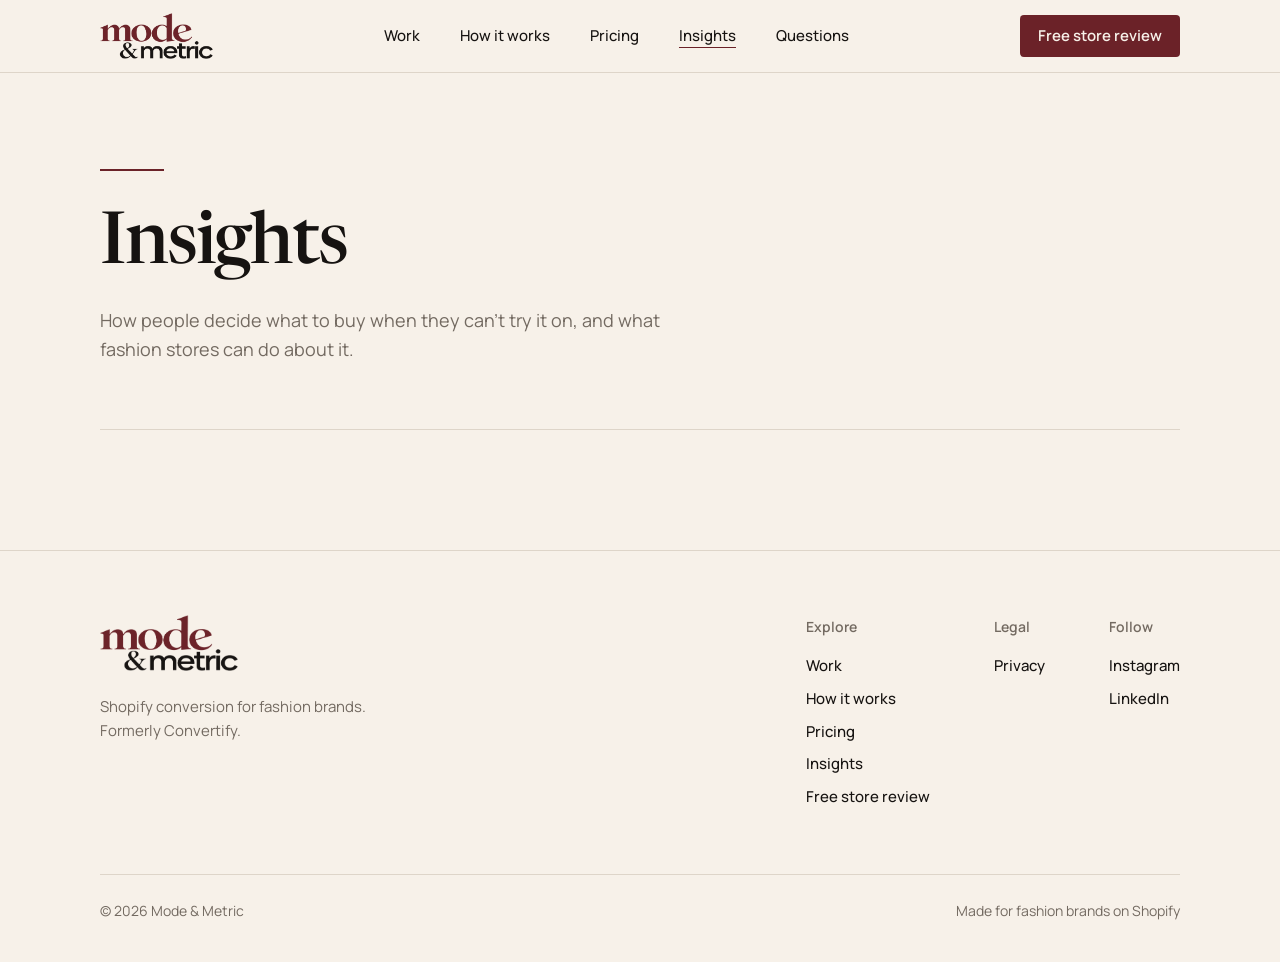
==== insights/index.html @ f855cd34 "Add Insights section scaffold (unlinked, pre-launch) Article template, empty landing page and author" ====
<!doctype html>
<html lang="en-AU">
<head>
<meta charset="utf-8">
<meta name="viewport" content="width=device-width, initial-scale=1">
<title>Insights | Mode &amp; Metric</title>
<meta name="description" content="How people decide what to buy when they can't try it on, and what fashion brands on Shopify can change on their stores to sell more of it.">
<!-- Pre-launch only: remove this noindex with the first article (see insights/README.md) -->
<meta name="robots" content="noindex">
<link rel="canonical" href="https://modeandmetric.com/insights/">
<meta property="og:type" content="website">
<meta property="og:site_name" content="Mode &amp; Metric">
<meta property="og:url" content="https://modeandmetric.com/insights/">
<meta property="og:title" content="Insights | Mode &amp; Metric">
<meta property="og:description" content="How people decide what to buy when they can't try it on, and what fashion stores can do about it.">
<meta property="og:image" content="https://modeandmetric.com/assets/brand/og-card.png">
<meta name="twitter:card" content="summary_large_image">
<link rel="icon" type="image/png" sizes="64x64" href="../assets/brand/favicon.png">
<link rel="apple-touch-icon" sizes="180x180" href="../assets/brand/apple-touch-icon.png">
<meta name="theme-color" content="#F7F1E9">
<link rel="preconnect" href="https://fonts.googleapis.com">
<link rel="preconnect" href="https://fonts.gstatic.com" crossorigin>
<link href="https://fonts.googleapis.com/css2?family=Manrope:wght@400;500;600&family=Newsreader:ital,opsz,wght@0,6..72,300..500;1,6..72,300..500&display=swap" rel="stylesheet">
<link rel="stylesheet" href="../assets/css/site.css">
<script src="../assets/js/site.js" defer></script>
<script type="application/ld+json">
{
  "@context": "https://schema.org",
  "@type": "CollectionPage",
  "name": "Insights",
  "description": "How people decide what to buy when they can't try it on, and what fashion brands on Shopify can change on their stores to sell more of it.",
  "url": "https://modeandmetric.com/insights/",
  "isPartOf": { "@type": "WebSite", "name": "Mode & Metric", "url": "https://modeandmetric.com/" }
}
</script>
</head>
<body>
<a class="skip" href="#main">Skip to content</a>

<header class="nav">
  <div class="wrap">
    <a class="wordmark" href="/" aria-label="Mode &amp; Metric, home"><img src="../assets/brand/wordmark.png" width="393" height="160" alt="Mode &amp; Metric"></a>
    <button class="nav-toggle" type="button" aria-expanded="false" aria-controls="nav-links" aria-label="Menu"><span></span><span></span></button>
    <nav class="nav-links" id="nav-links" aria-label="Main">
      <a href="/#results">Work</a>
      <a href="/#how-it-works">How it works</a>
      <a href="/#pricing">Pricing</a>
      <a href="/insights/" aria-current="page">Insights</a>
      <a href="/#questions">Questions</a>
    </nav>
    <a class="btn btn-primary btn-sm" href="/#review"><span>Free <span class="nav-cta-long">store </span>review</span></a>
  </div>
</header>

<main id="main" class="page insights-index">
  <div class="wrap">
    <div class="page-head">
      <h1 class="display">Insights</h1>
      <p class="lede">How people decide what to buy when they can't try it on, and what fashion stores can do about it.</p>
    </div>

    <!-- Newest first. One <li> per article; the title and description match the article's
         h1 and introduction. Row pattern:
    <li>
      <a class="insight-link" href="/insights/article-slug/">
        <time datetime="2026-10-26">26 October 2026</time>
        <div>
          <h2 class="insight-title">Article title</h2>
          <p class="insight-desc">The article's introductory description.</p>
        </div>
      </a>
    </li>
    -->
    <ul class="insight-list">
    </ul>
  </div>
</main>

<footer class="footer">
  <div class="wrap">
    <div class="footer-top">
      <div>
        <a class="wordmark" href="/"><img src="../assets/brand/wordmark.png" width="393" height="160" alt="Mode &amp; Metric"></a>
        <p class="footer-tag">Shopify conversion for fashion brands. Formerly Convertify.</p>
      </div>
      <div class="footer-cols">
        <div>
          <h2>Explore</h2>
          <ul>
            <li><a href="/#results">Work</a></li>
            <li><a href="/#how-it-works">How it works</a></li>
            <li><a href="/#pricing">Pricing</a></li>
            <li><a href="/insights/">Insights</a></li>
            <li><a href="/#review">Free store review</a></li>
          </ul>
        </div>
        <div>
          <h2>Legal</h2>
          <ul>
            <li><a href="/privacy.html">Privacy</a></li>
          </ul>
        </div>
        <div>
          <h2>Follow</h2>
          <ul>
            <li><a href="https://www.instagram.com/modeandmetric/">Instagram</a></li>
            <li><a href="https://www.linkedin.com/in/v-perera/">LinkedIn</a></li>
          </ul>
        </div>
      </div>
    </div>
    <div class="footer-bottom">
      <span>&copy; 2026 Mode &amp; Metric</span>
      <span>Made for fashion brands on Shopify</span>
    </div>
  </div>
</footer>
</body>
</html>
---- assets/css/site.css ----
/* Mode & Metric site styles.
   Tokens: Claude/Mode & Metric Design System/identity_sheet.html (v2, approved 19 Oct 2026).
   Layout measurements follow the Noréa template (1080px content, 120px section spacing).
   22 Oct refinement: editorial Selected work with a before/after slider, open pricing, divider
   FAQ, one-line enquiry, restructured case study, mobile menu, and a small motion system. */

:root {
  --ivory: #F7F1E9;
  --paper: #FCF9F4;
  --ink: #161311;
  --charcoal: #3A3430;
  --stone: #736A61;
  --line: #DED5C9;
  --tint: #F0E9E0;
  --line-dark: #3A3430;
  --on-ink: #F7F1E9;
  --on-ink-2: #C8BEB3;
  --on-ink-3: #9A8F84;
  --oxblood: #6B2228;
  --oxblood-deep: #521A1F;
  --oxblood-light: #C07A72;

  --font-display: "Newsreader", "Times New Roman", serif;
  --font-body: "Manrope", system-ui, sans-serif;

  --radius: 4px;
  --content: 1080px;
  --section-y: 120px;
  --section-y-sm: 96px; /* short sections (enquiry), so a heading and a form aren't swamped by padding */
  --stack: 72px;
  --gutter: clamp(20px, 4vw, 40px);
  --nav-h: 72px;
  --s-1: 8px; --s-2: 16px; --s-3: 24px; --s-4: 40px; --s-5: 64px;
  --ease: cubic-bezier(.2, .7, .2, 1);
}

*, *::before, *::after { box-sizing: border-box; }
html { scroll-behavior: smooth; scroll-padding-top: var(--nav-h); }
body {
  margin: 0;
  background: var(--ivory);
  color: var(--charcoal);
  font-family: var(--font-body);
  font-size: 17px;
  line-height: 1.65;
  -webkit-font-smoothing: antialiased;
}
img { display: block; max-width: 100%; height: auto; }
h1, h2, h3, p, ol, ul, figure, blockquote { margin: 0; }
ol, ul { padding: 0; list-style: none; }
a { color: inherit; }
h1, h2, h3 { text-wrap: balance; }
.wrap { max-width: calc(var(--content) + 2 * var(--gutter)); margin: 0 auto; padding: 0 var(--gutter); }
.skip { position: absolute; left: -9999px; }
.skip:focus { left: var(--s-2); top: var(--s-2); z-index: 20; background: var(--ink); color: var(--on-ink); padding: 8px 12px; border-radius: var(--radius); }
.sr-only { position: absolute; width: 1px; height: 1px; overflow: hidden; clip: rect(0 0 0 0); white-space: nowrap; }

/* ---------- Type ---------- */
.wordmark {
  font-family: var(--font-display);
  font-variation-settings: "opsz" 72;
  font-weight: 450;
  text-transform: uppercase;
  letter-spacing: 0.035em;
  line-height: 1;
  white-space: nowrap;
  text-decoration: none;
  color: var(--ink);
}
.wordmark .amp { color: var(--oxblood); font-weight: 400; }
/* Stacked lockup image (assets/brand/wordmark.png: "mode" in oxblood, "& metric" in ink) */
a.wordmark { display: inline-block; line-height: 0; }
.wordmark img { width: auto; height: var(--wm-h, 46px); }
.footer .wordmark img { --wm-h: 56px; }

.display, .h-section, .h-sub {
  font-family: var(--font-display);
  font-variation-settings: "opsz" 72;
  font-weight: 400;
  color: var(--ink);
  letter-spacing: -0.02em;
}
.display { font-size: clamp(44px, 6.4vw, 80px); line-height: 1; letter-spacing: -0.025em; }
.h-section { font-size: clamp(38px, 5vw, 60px); line-height: 1.04; }
.h-sub { font-size: clamp(26px, 2.6vw, 32px); line-height: 1.15; }
.h-second { display: inline-block; margin-top: 0.08em; font-size: 0.74em; } /* second line steps down so the heading doesn't compete with what follows */
.display em, .h-section em { color: var(--oxblood); font-weight: 300; }
.num { color: var(--oxblood); }
.lede { color: var(--stone); font-size: 18px; max-width: 44ch; margin-top: var(--s-3); }

.on-ink { background: var(--ink); color: var(--on-ink-2); }
.on-ink .h-section, .on-ink .h-sub, .on-ink .display { color: var(--on-ink); }
.on-ink .h-section em, .on-ink .num { color: var(--oxblood-light); }
.on-ink .lede { color: var(--on-ink-2); }
.on-ink .wordmark { color: var(--on-ink); }
.on-ink .wordmark .amp { color: var(--oxblood-light); }

/* ---------- Buttons + links ---------- */
.btn {
  display: inline-flex; align-items: center; justify-content: space-between; gap: var(--s-4);
  font-family: var(--font-body); font-weight: 600; font-size: 16px; line-height: 1.2;
  padding: 17px 24px; border: 0; border-radius: var(--radius); cursor: pointer; text-decoration: none;
  transition: background-color .2s ease, color .2s ease, transform .2s ease;
}
.btn > span[aria-hidden] { transition: transform .2s ease; }
.btn:hover { transform: translateY(-1px); }
.btn:hover > span[aria-hidden] { transform: translateX(3px); }
.btn:active { transform: translateY(0); }
.btn:disabled { opacity: .6; cursor: progress; transform: none; }
.btn-primary { background: var(--oxblood); color: var(--ivory); }
.btn-primary:hover { background: var(--oxblood-deep); }
.btn-light { background: var(--ivory); color: var(--ink); }
.btn-light:hover { background: var(--paper); }
.btn-outline { background: transparent; color: var(--ink); box-shadow: inset 0 0 0 1px var(--ink); }
.btn-outline:hover { background: var(--ink); color: var(--ivory); }
.btn-sm { padding: 12px 18px; font-size: 15px; gap: var(--s-2); }
.link {
  color: var(--ink); font-weight: 600; font-size: 16px;
  text-decoration: underline; text-decoration-color: var(--oxblood);
  text-underline-offset: 6px; text-decoration-thickness: 1px;
  transition: text-decoration-thickness .2s ease, text-underline-offset .2s ease;
}
.link:hover { text-decoration-thickness: 2px; text-underline-offset: 5px; }
.on-ink .link { color: var(--on-ink); text-decoration-color: var(--oxblood-light); }
:is(.btn, .link, .wordmark, summary, input, select, textarea, button):focus-visible { outline: 2px solid var(--oxblood); outline-offset: 3px; }
.on-ink :is(.btn, .link, .wordmark, input, select, textarea, button):focus-visible { outline-color: var(--oxblood-light); }

/* ---------- Nav ----------
   Desktop: wordmark, four anchors, CTA. At <=900px the anchors move into a drop-down panel
   opened by the menu button (site.js adds .js to <html>; without JS the anchors stay hidden
   and the CTA still works, as before). */
.nav {
  position: sticky; top: 0; z-index: 10;
  background: var(--ivory); border-bottom: 1px solid var(--line);
}
.nav .wrap { display: flex; align-items: center; justify-content: space-between; gap: var(--s-3); height: var(--nav-h); }
.nav .wordmark { font-size: 20px; }
.nav-links { display: flex; gap: var(--s-4); font-size: 15px; font-weight: 500; }
.nav-links a { color: var(--ink); text-decoration: none; text-underline-offset: 6px; }
.nav-links a:hover { text-decoration: underline; text-decoration-color: var(--oxblood); }
.nav-toggle {
  display: none; position: relative; width: 44px; height: 44px; flex-shrink: 0;
  padding: 0; border: 0; border-radius: var(--radius); background: transparent; color: var(--ink); cursor: pointer;
}
.nav-toggle span { position: absolute; left: 11px; width: 22px; height: 1.5px; background: currentColor; transition: transform .25s var(--ease), top .25s var(--ease); }
.nav-toggle span:first-child { top: 18px; }
.nav-toggle span:last-child { top: 25px; }
.nav.is-open .nav-toggle span:first-child { top: 21.5px; transform: rotate(45deg); }
.nav.is-open .nav-toggle span:last-child { top: 21.5px; transform: rotate(-45deg); }

/* ---------- Sections ---------- */
.section { padding: var(--section-y) 0; }
.section + .section:not(.on-ink) { border-top: 1px solid var(--line); }
.on-ink + .section, .section-paper + .section, .section + .section-paper { border-top: 0; }
.section-paper { background: var(--paper); }
.section-head { margin-bottom: var(--stack); }

/* ---------- Hero: full-bleed editorial photo, copy over the plain wall on the left ----------
   Desktop: the photo fills the hero and the model sits on the right; the copy aligns with the
   site wrap. Portrait tablets and small landscape screens: copy first, then the photo edge to
   edge. Phones (<=600px) get their own composition, see the end of the Responsive section. */
.hero {
  position: relative; overflow: hidden; display: flex; align-items: center;
  height: clamp(560px, min(calc(100svh - var(--nav-h)), 56vw), 880px);
  background: var(--ivory);
}
.hero-img {
  position: absolute; inset: 0; width: 100%; height: 100%;
  object-fit: cover; object-position: 100% 30%;
}
/* Soft ivory wash behind the copy so the text stays readable over the window shadows */
.hero::before {
  content: ""; position: absolute; inset: 0; z-index: 1; pointer-events: none;
  background: linear-gradient(90deg,
    color-mix(in srgb, var(--ivory) 72%, transparent) 0%,
    color-mix(in srgb, var(--ivory) 40%, transparent) 34%,
    transparent 58%);
}
.hero-inner { position: relative; z-index: 2; width: 100%; }
/* Copy width keeps clear of the model: she starts at ~52% of the image width */
.hero-copy { max-width: min(520px, 40vw); }
.hero .display { font-size: clamp(42px, 4.2vw, 80px); line-height: 1.02; }
.hero-sub { margin-top: var(--s-3); max-width: 26em; color: var(--charcoal); font-size: 18px; }
.hero-actions { margin-top: var(--s-4); display: flex; align-items: center; gap: var(--s-4); flex-wrap: wrap; }
/* Client logos (ink on transparent, see assets/images/logos/). Heights are set per logo so the
   marks read at a similar visual weight. Below 640px four don't fit on one line, so they sit in
   a centred 2x2 grid and scale with the screen down to 320px. */
.hero-proof { display: flex; justify-content: center; align-items: center; flex-wrap: wrap; gap: 14px var(--s-5); padding: 28px var(--gutter); }
.hero-proof p { font-size: 15px; color: var(--stone); }
.proof-logos { display: flex; align-items: center; gap: min(56px, 6vw); }
.proof-logos img { width: auto; }
.logo-lulu { height: min(14px, 3vw); }
.logo-oh { height: min(28px, 5.8vw); }
.logo-villain { height: min(40px, 8.2vw); }
.logo-origen { height: min(42px, 8.6vw); }
@media (max-width: 640px) {
  .proof-logos { display: grid; grid-template-columns: repeat(2, auto); justify-content: center; justify-items: center; gap: 18px min(56px, 12vw); }
}
@media (max-width: 1100px) {
  .hero-actions { gap: var(--s-2) var(--s-3); }
  .hero-sub { font-size: 17px; }
}
@media (max-width: 900px), (max-width: 1199px) and (orientation: portrait) {
  .hero { flex-direction: column; align-items: stretch; height: auto; overflow: visible; }
  .hero-img { order: 2; }
  .hero::before { display: none; }
  .hero-inner { padding-top: var(--s-4); padding-bottom: var(--s-4); }
  .hero-copy { max-width: 560px; }
  .hero .display { font-size: clamp(40px, 9.6vw, 64px); }
  .hero-sub { font-size: 17px; color: var(--stone); }
  .hero-img { position: static; display: block; height: auto; aspect-ratio: 4 / 5; max-height: 720px; object-position: 73% 30%; }
}

/* ---------- Split (Noréa: heading left, content right) ---------- */
.split { display: grid; grid-template-columns: 0.85fr 1.15fr; gap: var(--s-5); align-items: start; }

/* ---------- Screenshot frame ----------
   Real store screenshots, cropped by aspect ratio (--ar) and vertical focus (--y) so only the
   part that changed is shown. The source files stay uncropped. */
.shot {
  position: relative; overflow: hidden; aspect-ratio: var(--ar, auto);
  border: 1px solid var(--line); border-radius: var(--radius); background: var(--paper);
}
.shot img { width: 100%; height: 100%; object-fit: cover; object-position: 50% var(--y, 0%); }
.on-ink .shot { border-color: var(--line-dark); }

/* ---------- Before/after slider ----------
   For screenshot pairs that line up pixel for pixel (the LuluWoman cart). The after image is
   the base; the before image sits on top, clipped to the left of the divider. A visually hidden
   range input carries keyboard and screen-reader control; site.js maps pointer drags onto it.
   touch-action: pan-y keeps vertical page scrolling native on phones. */
.ba { --pos: 50%; --p: 50; }
.ba-frame {
  position: relative; overflow: hidden; aspect-ratio: var(--ar, 920 / 1994);
  border-radius: var(--radius); background: var(--paper);
  touch-action: pan-y; cursor: ew-resize; user-select: none; -webkit-user-select: none;
}
.ba-frame img {
  position: absolute; inset: 0; width: 100%; height: 100%; max-width: none;
  object-fit: cover; object-position: top; pointer-events: none; -webkit-user-drag: none;
}
.ba-frame .ba-before { clip-path: inset(0 calc(100% - var(--pos)) 0 0); }
.ba-handle { position: absolute; z-index: 2; top: 0; bottom: 0; left: var(--pos); width: 2px; margin-left: -1px; background: var(--ink); pointer-events: none; }
.ba-knob {
  position: absolute; top: 50%; left: 50%; width: 40px; height: 40px; margin: -20px 0 0 -20px;
  display: grid; place-items: center; border-radius: var(--radius);
  background: var(--ink); color: var(--on-ink); border: 1px solid var(--line-dark);
}
.ba-knob svg { width: 20px; height: 20px; }
/* Corner tags fade out as the divider passes over them, so they never label the wrong image */
.ba-tag {
  position: absolute; z-index: 1; top: 12px; padding: 5px 9px; border-radius: var(--radius);
  font-size: 12px; font-weight: 600; line-height: 1.2; background: var(--ink); color: var(--on-ink); pointer-events: none;
}
.ba-tag-before { left: 12px; opacity: clamp(0, calc((var(--p) - 16) / 8), 1); }
.ba-tag-after { right: 12px; opacity: clamp(0, calc((84 - var(--p)) / 8), 1); }
.ba.is-animating .ba-before { transition: clip-path var(--ba-dur, .5s) var(--ease); }
.ba.is-animating .ba-handle { transition: left var(--ba-dur, .5s) var(--ease); }
.ba.is-animating .ba-tag { transition: opacity var(--ba-dur, .5s) var(--ease); }
.ba:has(.ba-range:focus-visible) .ba-knob { outline: 2px solid var(--oxblood); outline-offset: 3px; }
.on-ink .ba:has(.ba-range:focus-visible) .ba-knob { outline-color: var(--oxblood-light); }
.ba-caption { display: flex; justify-content: space-between; align-items: center; gap: var(--s-2); margin-top: 12px; font-size: 14px; line-height: 1.4; color: var(--stone); }
.ba-caption > span { text-align: center; }
.ba-snap {
  font: inherit; font-weight: 600; color: var(--ink); background: none; border: 0; padding: 6px 0; cursor: pointer;
  text-decoration: underline; text-decoration-color: var(--line); text-underline-offset: 5px; text-decoration-thickness: 1px;
  transition: text-decoration-color .2s ease;
}
.ba-snap:hover, .ba-snap[aria-pressed="true"] { text-decoration-color: var(--oxblood); }
.on-ink .ba-caption { color: var(--on-ink-2); }
.on-ink .ba-snap { color: var(--on-ink); text-decoration-color: var(--line-dark); }
.on-ink .ba-snap:hover, .on-ink .ba-snap[aria-pressed="true"] { text-decoration-color: var(--oxblood-light); }

/* ---------- Selected work (dark) ----------
   LuluWoman leads: the real cart in a large before/after slider, beside an editorial results
   column. Oak & Hyde answers it mirrored, with a static before/after pair of its product page. */
.work-head { margin-bottom: var(--stack); }
.case-row { display: grid; align-items: center; column-gap: 96px; }
.case-feature { grid-template-columns: 400px minmax(0, 1fr); }
.case-second { grid-template-columns: minmax(0, 1fr) 520px; margin-top: 96px; padding-top: 96px; border-top: 1px solid var(--line-dark); }
.case-name { font-family: var(--font-display); font-variation-settings: "opsz" 36; font-weight: 400; font-size: clamp(30px, 3vw, 40px); line-height: 1.1; letter-spacing: -0.01em; color: var(--on-ink); }
.case-desc { margin-top: 12px; max-width: 38ch; font-size: 16px; line-height: 1.6; color: var(--on-ink-2); }
.case-lead { display: flex; align-items: flex-end; flex-wrap: wrap; gap: 4px var(--s-3); margin-top: var(--s-4); }
.case-lead .stat-num { font-size: clamp(88px, 10.4vw, 150px); line-height: .8; letter-spacing: -0.04em; }
.case-lead-label { display: block; padding-bottom: 4px; font-size: 16px; font-weight: 600; line-height: 1.4; color: var(--on-ink); }
.case-lead-label > span { display: block; font-weight: 400; color: var(--on-ink-2); white-space: nowrap; }
.case-second .case-lead .stat-num { font-size: clamp(72px, 7.4vw, 108px); } /* the feature case keeps the largest number */
.case-body .stat-row { margin-top: var(--s-4); padding-top: var(--s-3); border-top: 1px solid var(--line-dark); }
.case-body .link { display: inline-block; margin-top: var(--s-4); }
.stat-row { display: flex; flex-wrap: wrap; gap: var(--s-2) var(--s-5); margin: 0; }
.stat { display: flex; flex-direction: column-reverse; justify-content: flex-end; }
.stat dd { margin: 0; }
.stat dt { margin-top: 8px; font-size: 14px; line-height: 1.4; color: var(--on-ink-2); }
.stat-row .stat-num { font-size: clamp(36px, 3.4vw, 44px); white-space: nowrap; }
.stat-num {
  display: block; font-family: var(--font-display); font-variation-settings: "opsz" 72;
  font-weight: 400; font-size: clamp(44px, 5vw, 64px); line-height: 1; letter-spacing: -0.03em;
  color: var(--oxblood-light); white-space: nowrap;
}
.oh-pair { display: grid; grid-template-columns: 1fr 1fr; gap: var(--s-3); }
.oh-pair figcaption { display: flex; flex-direction: column; margin-top: 12px; font-size: 14px; line-height: 1.45; color: var(--on-ink-2); }
.oh-pair figcaption b { color: var(--on-ink); font-weight: 600; }
.results-foot { margin-top: var(--s-5); padding-top: var(--s-3); border-top: 1px solid var(--line-dark); font-size: 14px; color: var(--on-ink-3); }

/* ---------- How it works ----------
   Built to Vin's editorial mockup (21 Oct): oversized two-line heading under a short oxblood
   rule, intro below; on the right, five step rows with large oxblood numerals on a fine
   timeline (oxblood dots where rows meet), a hairline divider before each step's text, and a
   faint tonal surface behind the odd steps. A faint oversized italic numeral sits behind the
   left column on desktop and follows the step being read. Both use the tint token.
   Scroll progress (site.js adds .is-tracking): the timeline fills in oxblood as you read,
   upcoming numerals sit at low opacity, and the step being read gets an oxblood divider.
   Without JS or with reduced motion, every step shows in its finished state. */
.how-section {
  position: relative; overflow: hidden; padding-top: var(--section-y-sm);
}
.how-section > .wrap { position: relative; z-index: 1; }
.how-section::before {
  content: "01"; content: "01" / "";
  position: absolute; z-index: 0; pointer-events: none;
  left: calc(max(var(--gutter), (100% - var(--content)) / 2) - 0.42em); bottom: -0.43em;
  font-family: var(--font-display); font-style: italic; font-weight: 300; font-variation-settings: "opsz" 72;
  font-size: clamp(360px, 34.7vw, 500px); line-height: 1; letter-spacing: -0.04em; color: var(--tint);
}
.how-section[data-step="2"]::before { content: "02"; content: "02" / ""; }
.how-section[data-step="3"]::before { content: "03"; content: "03" / ""; }
.how-section[data-step="4"]::before { content: "04"; content: "04" / ""; }
.how-section[data-step="5"]::before { content: "05"; content: "05" / ""; }
@media (min-width: 901px) {
  .how-section .split { grid-template-columns: minmax(0, 0.8fr) minmax(0, 1.2fr); } /* steps get ~60%, as in the mockup */
}
.how-intro { padding-top: 40px; }
.how-intro::before { content: ""; display: block; width: 88px; height: 2px; margin-bottom: var(--s-4); background: var(--oxblood); }
.how-intro .h-section { font-size: clamp(64px, 7.6vw, 112px); font-weight: 500; line-height: 0.92; letter-spacing: -0.03em; }
.how-intro .lede { margin-top: var(--s-3); font-size: 22px; text-wrap: balance; }

.steps { --num-col: 72px; --num-size: 60px; --pad-t: 40px; --pad-b: 28px; --pad-l: 40px; --pad-r: 32px; --col-gap: 24px; --text-gap: 30px; --title: 28px; --desc: 16px; }
.steps li {
  position: relative; display: grid; grid-template-columns: var(--num-col) minmax(0, 1fr);
  column-gap: var(--col-gap); align-items: start;
  padding: var(--pad-t) var(--pad-r) var(--pad-b) var(--pad-l); border-radius: var(--radius);
}
.steps li:nth-child(odd) { background: var(--tint); }
/* Timeline: a hairline from under each numeral down to the next one, with a dot where rows meet */
.steps li:not(:last-child)::before,
.steps li:not(:last-child)::after { content: ""; position: absolute; z-index: 1; }
.steps li:not(:last-child)::before {
  left: calc(var(--pad-l) + var(--num-col) / 2); width: 1px; background: var(--line);
  top: calc(var(--pad-t) + var(--num-size) + 14px); bottom: calc(14px - var(--pad-t));
}
.steps li:not(:last-child)::after {
  left: calc(var(--pad-l) + var(--num-col) / 2 - 2.5px); bottom: -3px;
  width: 6px; height: 6px; border-radius: 50%; background: var(--oxblood);
}
.step-num {
  font-family: var(--font-display); font-variation-settings: "opsz" 72; font-weight: 400;
  font-size: var(--num-size); line-height: 1; letter-spacing: -0.03em; font-variant-numeric: lining-nums;
  color: var(--oxblood); text-align: center;
}
.steps li > div { border-left: 1px solid var(--line); padding: 2px 0 4px var(--text-gap); }
.step-title {
  font-family: var(--font-display); font-variation-settings: "opsz" 36; font-weight: 400;
  font-size: var(--title); line-height: 1.2; letter-spacing: -0.01em; color: var(--ink);
}
.steps p { margin-top: 6px; max-width: 46ch; font-size: var(--desc); line-height: 1.6; color: var(--stone); text-wrap: pretty; }
.steps.is-tracking li:not(:last-child)::before {
  background: linear-gradient(var(--oxblood), var(--oxblood)) top / 100% calc(var(--fill, 0) * 100%) no-repeat, var(--line);
}
.steps.is-tracking li:not(:last-child)::after { background: var(--line); transition: background-color .3s ease; }
.steps.is-tracking li.is-done::after { background: var(--oxblood); }
.steps.is-tracking .step-num { opacity: .32; transition: opacity .4s ease; }
.steps.is-tracking li.is-reached .step-num { opacity: 1; }
.steps.is-tracking li > div { transition: border-color .4s ease; }
.steps.is-tracking li.is-active > div { border-left-color: var(--oxblood); }
@media (max-width: 1199px) {
  .steps { --num-col: 60px; --num-size: 52px; --pad-l: 28px; --pad-r: 24px; --col-gap: 20px; --text-gap: 24px; --title: 24px; }
}
@media (max-width: 900px) {
  .how-section::before { display: none; }
  .how-intro { padding-top: 0; }
}

/* ---------- Pricing ----------
   Two real offers, no longer two identical cards. The free review is the open entry point on
   the left; the paid project gets the wider, tonal panel and the larger price. Subgrid rows
   keep titles, prices, descriptions, lists and buttons aligned across both. */
.pricing-head { display: flex; justify-content: space-between; align-items: flex-end; gap: var(--s-4) var(--s-5); margin-bottom: var(--stack); }
.pricing-head .lede { margin: 0 0 6px; max-width: 30ch; }
.offers { display: grid; grid-template-columns: minmax(0, 5fr) minmax(0, 7fr); grid-template-rows: auto auto auto 1fr auto; column-gap: var(--s-3); }
.offer { grid-row: 1 / -1; display: grid; grid-template-rows: subgrid; align-content: start; }
.offer-free { padding: var(--s-4) var(--s-4) var(--s-4) 0; border-top: 1px solid var(--line); border-bottom: 1px solid var(--line); }
.offer-paid { padding: var(--s-4) var(--s-5); background: var(--tint); border-radius: var(--radius); }
.offer-title { display: flex; justify-content: space-between; align-items: baseline; flex-wrap: wrap; gap: 4px var(--s-2); }
.offer-title h3 { font-family: var(--font-display); font-variation-settings: "opsz" 36; font-weight: 400; font-size: clamp(24px, 2.4vw, 28px); line-height: 1.15; color: var(--ink); }
.offer-title span { font-size: 14px; color: var(--stone); }
.offer-price {
  align-self: end; margin-top: var(--s-4);
  font-family: var(--font-display); font-variation-settings: "opsz" 72; font-weight: 400;
  font-size: 56px; line-height: .95; letter-spacing: -0.025em; color: var(--ink);
}
.offer-paid .offer-price { font-size: clamp(64px, 6.6vw, 88px); line-height: .85; letter-spacing: -0.035em; }
.offer-from { margin-right: 10px; font-family: var(--font-body); font-size: 15px; letter-spacing: 0; color: var(--stone); }
.offer-unit { font-family: var(--font-body); font-size: 15px; letter-spacing: 0; color: var(--stone); }
.offer-desc { margin-top: var(--s-3); max-width: 36ch; font-size: 17px; color: var(--charcoal); }
.offer-list { margin-top: var(--s-3); display: grid; align-content: start; gap: 10px var(--s-4); }
.offer-paid .offer-list { grid-template-columns: 1fr 1fr; }
.offer-list li { position: relative; padding-left: 22px; font-size: 15px; line-height: 1.5; color: var(--charcoal); }
.offer-list li::before { content: ""; position: absolute; left: 0; top: .72em; width: 10px; height: 1px; background: var(--oxblood); }
.offer .btn { justify-self: start; margin-top: var(--s-4); }

/* ---------- FAQ ----------
   Heading left, questions right, separated by hairlines rather than boxes. Answers open with a
   short height transition where the browser supports animating to auto; elsewhere instantly. */
.faq { display: grid; grid-template-columns: minmax(0, 0.8fr) minmax(0, 1.2fr); gap: var(--s-5); align-items: start; }
.faq-list { border-top: 1px solid var(--line); }
.faq-list details { border-bottom: 1px solid var(--line); }
.faq-list summary {
  list-style: none; cursor: pointer; display: flex; justify-content: space-between; align-items: center; gap: var(--s-3);
  padding: 22px 0; font-family: var(--font-display); font-variation-settings: "opsz" 36; font-weight: 400;
  font-size: 22px; line-height: 1.3; letter-spacing: -0.005em; color: var(--ink); transition: color .2s ease;
}
.faq-list summary:hover { color: var(--oxblood); }
.faq-list summary::-webkit-details-marker { display: none; }
.faq-list summary::after {
  content: ""; flex-shrink: 0; width: 14px; height: 14px;
  background: linear-gradient(var(--oxblood), var(--oxblood)) center / 100% 1.5px no-repeat,
              linear-gradient(var(--oxblood), var(--oxblood)) center / 1.5px 100% no-repeat;
  transition: transform .25s var(--ease);
}
.faq-list details[open] summary::after { transform: rotate(45deg); }
.faq-list details p { max-width: 60ch; padding-right: var(--s-4); color: var(--stone); }
.faq-list details p + p { margin-top: var(--s-1); }
.faq-list details p:last-child { padding-bottom: var(--s-3); }
@supports (interpolate-size: allow-keywords) {
  @media (prefers-reduced-motion: no-preference) {
    .faq-list { interpolate-size: allow-keywords; }
    .faq-list details::details-content { height: 0; overflow: clip; transition: height .3s var(--ease), content-visibility .3s allow-discrete; }
    .faq-list details[open]::details-content { height: auto; }
  }
}

/* ---------- Enquiry (dark) ----------
   Heading and one supporting line, then the two fields and the button on one line. */
.enquiry { padding: var(--section-y-sm) 0; }
.enquiry-head { display: flex; justify-content: space-between; align-items: flex-end; gap: var(--s-3) var(--s-5); padding-bottom: var(--s-4); border-bottom: 1px solid var(--line-dark); }
.enquiry-head .lede { margin: 0 0 8px; max-width: 34ch; }
.form-area { padding-top: var(--s-4); }
.form { display: grid; gap: var(--s-2); }
.form-row { display: grid; grid-template-columns: minmax(0, 1fr) minmax(0, 1fr) auto; gap: var(--s-3); align-items: end; }
.field label { display: block; font-size: 14px; font-weight: 600; color: var(--on-ink); margin-bottom: var(--s-1); }
.field input {
  width: 100%; font: inherit; font-size: 16px; line-height: 1.5; color: var(--on-ink);
  background-color: transparent; border: 1px solid var(--line-dark); border-radius: var(--radius); padding: 15px 16px;
  transition: border-color .2s ease;
}
.field input::placeholder { color: var(--on-ink-3); }
.field input:hover { border-color: var(--on-ink-3); }
.field input:focus { border-color: var(--oxblood-light); }
.form-row .btn { min-height: 56px; }
.form-note { font-size: 14px; color: var(--on-ink-3); }
.form-note a { color: var(--on-ink-2); }
.form-error { color: var(--oxblood-light); font-size: 15px; }
.form-success { max-width: 560px; }
.form-success h3 { font-family: var(--font-display); font-weight: 400; font-size: 34px; line-height: 1.1; color: var(--on-ink); }
.form-success p { margin-top: var(--s-2); }
.form-success b { color: var(--on-ink); font-weight: 600; }
.form-success:focus { outline: none; }

/* ---------- Case studies (work/) ----------
   Outcome-led hero with the rebuilt product page beside it; results on ink; then three fixes,
   each shown a different way: side-by-side pairs, crossfade toggles, and the cart slider.
   Numbered headings instead of labels. */
.case-hero .wrap { display: grid; grid-template-columns: minmax(0, 1fr) 360px; gap: 96px; align-items: center; }
.case-hero .display { font-size: clamp(44px, 5.6vw, 76px); }
.case-hero .lede { max-width: 54ch; margin-top: var(--s-4); }
.case-meta { display: grid; grid-template-columns: repeat(2, minmax(0, 1fr)); gap: var(--s-3) var(--s-4); margin: var(--s-5) 0 0; padding-top: var(--s-3); border-top: 1px solid var(--line); max-width: 560px; }
.case-meta dt { font-size: 14px; color: var(--stone); }
.case-meta dd { margin: 4px 0 0; font-size: 16px; font-weight: 600; color: var(--ink); line-height: 1.45; }
.case-figure figcaption { margin-top: 12px; font-size: 14px; line-height: 1.45; color: var(--stone); }

.case-lead-stat { display: grid; grid-template-columns: auto minmax(0, 1fr) auto; align-items: center; gap: var(--s-4); padding: var(--s-4) 0; border-top: 1px solid var(--line-dark); border-bottom: 1px solid var(--line-dark); }
.case-lead-stat .stat-num { font-size: clamp(72px, 9vw, 120px); }
.case-stat-label { display: block; font-size: 16px; font-weight: 600; line-height: 1.4; color: var(--on-ink); }
.case-stat-note { display: block; margin-top: 6px; font-size: 15px; line-height: 1.55; }
.case-move { display: flex; align-items: center; gap: var(--s-3); margin: 0; }
.case-move dt { font-size: 13px; color: var(--on-ink-3); }
.case-move dd { margin: 0; font-family: var(--font-display); font-size: 36px; line-height: 1.1; color: var(--on-ink); }
.case-move dd.is-after { color: var(--oxblood-light); }
.case-move-arrow { color: var(--on-ink-3); font-size: 20px; }
.case-stats { display: grid; grid-template-columns: repeat(4, minmax(0, 1fr)); gap: var(--s-4) var(--s-3); margin-top: var(--s-4); }
.case-stats .stat-num { font-size: 48px; margin-bottom: 12px; }
.case-stats .case-stat-label { font-weight: 500; color: var(--on-ink-2); max-width: 22ch; }

.chapter { display: grid; grid-template-columns: minmax(0, 5fr) minmax(0, 7fr); gap: var(--s-5) 80px; align-items: start; }
.h-chapter { font-size: clamp(32px, 3.8vw, 46px); line-height: 1.08; }
.standfirst {
  margin-top: var(--s-3); max-width: 30ch;
  font-family: var(--font-display); font-variation-settings: "opsz" 36; font-weight: 400;
  font-size: clamp(21px, 2vw, 24px); line-height: 1.35; color: var(--charcoal);
}
.chapter-copy p:not(.standfirst) { margin-top: var(--s-3); max-width: 62ch; }
.chapter-copy b, .case-close b { color: var(--ink); font-weight: 600; }
.chapter-media { display: grid; gap: var(--s-5); }
.chapter-wide .chapter-media { grid-column: 1 / -1; grid-template-columns: 1fr 1fr; gap: var(--s-5); margin-top: var(--s-3); }
.chapter-reverse { grid-template-columns: 360px minmax(0, 1fr); gap: var(--s-5) 96px; align-items: center; }
.chapter-reverse .chapter-media { order: -1; }
.chapter-media.ba { display: block; }

.compare-head { display: flex; justify-content: space-between; align-items: flex-end; flex-wrap: wrap; gap: 12px var(--s-3); margin-bottom: var(--s-2); }
.compare-head h3 { font-family: var(--font-display); font-variation-settings: "opsz" 36; font-weight: 400; font-size: 22px; line-height: 1.2; color: var(--ink); }
.compare-head p { margin-top: 2px; font-size: 15px; line-height: 1.45; color: var(--stone); }
.compare-switch { display: none; flex-shrink: 0; border: 1px solid var(--line); border-radius: var(--radius); padding: 3px; background: var(--paper); }
.compare-switch button {
  font: inherit; font-size: 14px; font-weight: 600; line-height: 1.2; color: var(--stone);
  background: transparent; border: 0; border-radius: 2px; padding: 8px 14px; cursor: pointer;
  transition: background-color .2s ease, color .2s ease;
}
.compare-switch button:hover { color: var(--ink); }
.compare-switch button[aria-pressed="true"] { background: var(--ink); color: var(--ivory); }
.section-paper .compare-switch { background: var(--ivory); }
.compare-panes { display: grid; grid-template-columns: 1fr 1fr; gap: var(--s-3); align-items: start; }
.pane figcaption { display: flex; justify-content: space-between; align-items: baseline; gap: var(--s-2); margin-top: 10px; font-size: 14px; line-height: 1.4; }
.pane-tag { flex-shrink: 0; font-weight: 600; color: var(--ink); }
.pane-after .pane-tag { color: var(--oxblood); }
.pane-hint { color: var(--stone); text-align: right; }
.section-paper .shot { background: var(--ivory); }
/* Toggle mode: one pane at a time with a short crossfade (always for .compare-toggle, and for
   every compare on phones) */
.compare-toggle .compare-switch { display: inline-flex; }
.compare-toggle .compare-panes { grid-template-columns: minmax(0, 1fr); }
.compare-toggle .pane { grid-area: 1 / 1; transition: opacity .35s ease, visibility .35s; }
.compare-toggle .pane:not(.is-active) { opacity: 0; visibility: hidden; }

.case-close .case-quote { max-width: 860px; }
.case-quote blockquote p {
  font-family: var(--font-display); font-variation-settings: "opsz" 36; font-weight: 300;
  font-size: clamp(24px, 2.6vw, 32px); line-height: 1.35; letter-spacing: -0.01em; color: var(--ink);
}
.case-quote blockquote p::before { content: "\201C"; display: block; height: 0.62em; font-size: 2.6em; line-height: 1; color: var(--oxblood); }
.case-quote figcaption { margin-top: var(--s-4); display: flex; flex-direction: column; font-size: 15px; color: var(--stone); }
.case-quote figcaption b { font-size: 16px; color: var(--ink); font-weight: 600; }
.close-grid { display: grid; grid-template-columns: minmax(0, 5fr) minmax(0, 7fr); gap: var(--s-4) 80px; margin-top: var(--s-5); padding-top: var(--s-5); border-top: 1px solid var(--line); }
.close-grid .h-section { font-size: clamp(32px, 3.8vw, 46px); line-height: 1.08; }
.close-grid p + p { margin-top: var(--s-3); }
.case-also { color: var(--stone); }

/* ---------- Plain pages (thanks, privacy) ---------- */
.page { padding: var(--section-y-sm) 0 var(--section-y); }
.page-head { max-width: 760px; }
.page-head::before { content: ""; display: block; width: 64px; height: 2px; margin-bottom: var(--s-4); background: var(--oxblood); }
.page-head .display { font-weight: 500; font-size: clamp(44px, 6vw, 72px); line-height: .98; letter-spacing: -0.03em; }
.page-head .lede { max-width: 52ch; }
.page-actions { margin-top: var(--s-4); display: flex; align-items: center; flex-wrap: wrap; gap: var(--s-3) var(--s-4); }
.prose { max-width: 680px; margin-top: var(--s-5); padding-top: var(--s-4); border-top: 1px solid var(--line); }
.prose h2 { margin-top: var(--s-5); font-family: var(--font-display); font-variation-settings: "opsz" 36; font-weight: 400; font-size: 28px; line-height: 1.2; color: var(--ink); }
.prose h2:first-child { margin-top: 0; }
.prose p, .prose ul { margin-top: var(--s-2); }
.prose ul { list-style: disc; padding-left: 1.2em; }
.prose li + li { margin-top: 6px; }
.prose li::marker { color: var(--oxblood); }
.prose b { color: var(--ink); font-weight: 600; }
.prose a { color: var(--ink); text-decoration-color: var(--oxblood); text-underline-offset: 4px; }
.prose .meta { font-size: 15px; color: var(--stone); }
.pending { color: var(--oxblood); font-weight: 600; } /* a detail still to be confirmed before launch */

/* ---------- Insights (insights/) ----------
   Editorial reading pages. An article is one centred reading column (~66 characters a line);
   the featured image and .figure-wide images run wider than the text. The index and "More
   insights" are a plain list of titles between hairlines, not cards. Every article uses the
   markup in insights/_template/, so nothing here is styled per article. */
.nav-links a[aria-current="page"] { text-decoration: underline; text-decoration-color: var(--oxblood); }
.article { padding: var(--section-y-sm) 0; }
.article-col { max-width: 700px; margin: 0 auto; }
.article-kicker { font-size: 14px; font-weight: 600; }
.article-kicker a { color: var(--oxblood); text-decoration: none; text-underline-offset: 5px; }
.article-kicker a:hover { text-decoration: underline; }
.article-head .display { margin-top: var(--s-3); font-size: clamp(40px, 5.4vw, 64px); line-height: 1.03; letter-spacing: -0.028em; }
.article-dek {
  margin-top: var(--s-3);
  font-family: var(--font-display); font-variation-settings: "opsz" 36; font-weight: 400;
  font-size: clamp(20px, 2.1vw, 24px); line-height: 1.42; color: var(--charcoal);
}
.article-meta {
  display: flex; flex-wrap: wrap; gap: 4px var(--s-2);
  margin-top: var(--s-4); padding-top: var(--s-2); border-top: 1px solid var(--line);
  font-size: 14px; color: var(--stone);
}
.article-meta > * + *::before { content: "\00B7"; margin-right: var(--s-2); }
.article-hero { max-width: var(--content); margin: var(--s-5) auto 0; }
.article-hero img { width: 100%; aspect-ratio: var(--ar, 3 / 2); object-fit: cover; border-radius: var(--radius); }
.article-hero figcaption, .article-body figcaption { margin-top: 12px; font-size: 14px; line-height: 1.45; color: var(--stone); }

.article-body { margin-top: var(--s-5); font-size: 18px; line-height: 1.75; }
.article-body > * + * { margin-top: 1.15em; }
.article-body h2 {
  margin-top: 2.2em; font-family: var(--font-display); font-variation-settings: "opsz" 36; font-weight: 400;
  font-size: clamp(28px, 3vw, 34px); line-height: 1.15; letter-spacing: -0.012em; color: var(--ink);
}
.article-body h3 {
  margin-top: 1.9em; font-family: var(--font-display); font-variation-settings: "opsz" 36; font-weight: 400;
  font-size: 23px; line-height: 1.25; color: var(--ink);
}
.article-body :is(h2, h3) + * { margin-top: .6em; }
.article-body p { text-wrap: pretty; }
.article-body :is(ul, ol) { padding-left: 1.25em; }
.article-body ul { list-style: disc; }
.article-body ol { list-style: decimal; }
.article-body li + li { margin-top: .45em; }
.article-body li::marker { color: var(--oxblood); font-variant-numeric: lining-nums; }
.article-body :is(b, strong) { color: var(--ink); font-weight: 600; }
.article-body a {
  color: var(--ink); text-decoration: underline; text-decoration-color: var(--oxblood);
  text-underline-offset: 4px; text-decoration-thickness: 1px;
}
.article-body a:hover { text-decoration-thickness: 2px; }
.article-body blockquote { margin-block: 2em; padding-left: var(--s-3); border-left: 2px solid var(--oxblood); }
.article-body blockquote p {
  font-family: var(--font-display); font-variation-settings: "opsz" 36; font-weight: 300;
  font-size: clamp(23px, 2.5vw, 28px); line-height: 1.38; letter-spacing: -0.01em; color: var(--ink);
}
.article-body blockquote footer { margin-top: 12px; font-size: 14px; color: var(--stone); }
.article-body figure { margin-block: 2.2em; }
.article-body figure img { width: 100%; border-radius: var(--radius); }
.article-body figure .shot img { border-radius: 0; }
/* Wider than the text, centred on it, never past the page gutters */
.article-body .figure-wide { margin-inline: calc((min(960px, 100vw - 2 * var(--gutter)) - 100%) / -2); }
.article-related { padding-block: 14px; border-block: 1px solid var(--line); font-size: 15px; line-height: 1.5; color: var(--stone); }
.article-related a { font-weight: 600; text-decoration-color: var(--line); }
.article-related a:hover { text-decoration-color: var(--oxblood); }

/* Closing CTA: the brand's short oxblood rule, one line of copy, one button */
.article-cta { margin-top: var(--s-5); }
.article-cta::before { content: ""; display: block; width: 48px; height: 2px; margin-bottom: var(--s-3); background: var(--oxblood); }
.article-cta h2 { font-family: var(--font-display); font-variation-settings: "opsz" 36; font-weight: 400; font-size: clamp(26px, 2.8vw, 32px); line-height: 1.15; color: var(--ink); }
.article-cta p { margin-top: 12px; max-width: 52ch; color: var(--stone); }
.article-cta .btn { margin-top: var(--s-3); }

/* Article index: date, then the title and one line, between hairlines */
.insight-list { border-top: 1px solid var(--line); }
.insight-list li { border-bottom: 1px solid var(--line); }
.insight-link { display: grid; grid-template-columns: 180px minmax(0, 1fr); align-items: baseline; gap: 6px var(--s-4); padding: var(--s-4) 0; text-decoration: none; }
.insight-link time { font-size: 14px; color: var(--stone); }
.insight-title {
  font-family: var(--font-display); font-variation-settings: "opsz" 36; font-weight: 400;
  font-size: clamp(26px, 2.8vw, 34px); line-height: 1.15; letter-spacing: -0.012em; color: var(--ink);
  transition: color .2s ease;
}
.insight-desc { margin-top: 10px; max-width: 60ch; font-size: 16px; line-height: 1.6; color: var(--stone); text-wrap: pretty; }
.insight-link:hover .insight-title { color: var(--oxblood); }
.insight-link:focus-visible { outline: 2px solid var(--oxblood); outline-offset: 3px; }
.insights-index .insight-list { margin-top: var(--s-5); }
.more-insights { padding: var(--section-y-sm) 0; border-top: 1px solid var(--line); }
.more-insights .h-sub { margin-bottom: var(--s-4); }
@media (max-width: 760px) {
  .insight-link { grid-template-columns: minmax(0, 1fr); padding: var(--s-3) 0; }
  .article-body { font-size: 17px; line-height: 1.7; }
  .article-body blockquote { padding-left: var(--s-2); }
}

/* ---------- Footer ---------- */
.footer { padding: var(--s-5) 0 var(--s-4); border-top: 1px solid var(--line); font-size: 15px; color: var(--stone); }
.footer-top { display: flex; flex-wrap: wrap; justify-content: space-between; gap: var(--s-4); }
.footer .wordmark { font-size: 22px; }
.footer-tag { margin-top: var(--s-2); max-width: 32ch; }
.footer-cols { display: flex; flex-wrap: wrap; gap: var(--s-4) var(--s-5); }
.footer-cols h2 { font-family: var(--font-body); font-size: 14px; font-weight: 600; color: var(--stone); margin-bottom: var(--s-2); }
.footer-cols li + li { margin-top: var(--s-1); }
.footer-cols a { color: var(--ink); text-decoration: none; font-weight: 500; text-underline-offset: 5px; }
.footer-cols a:hover { text-decoration: underline; text-decoration-color: var(--oxblood); }
.footer-bottom { margin-top: var(--s-5); padding-top: var(--s-3); border-top: 1px solid var(--line); display: flex; flex-wrap: wrap; justify-content: space-between; gap: var(--s-2); font-size: 14px; }

/* ---------- Responsive ---------- */
@media (max-width: 1160px) {
  .case-row { column-gap: var(--s-5); }
  .case-feature { grid-template-columns: 360px minmax(0, 1fr); }
  .case-second { grid-template-columns: minmax(0, 1fr) 440px; }
  .offer-paid { padding: var(--s-4); }
}
@media (max-width: 1023px) {
  .offer-paid .offer-list { grid-template-columns: 1fr; }
  .chapter { gap: var(--s-5) var(--s-5); }
  .chapter-reverse { grid-template-columns: 320px minmax(0, 1fr); }
  .case-hero .wrap { grid-template-columns: minmax(0, 1fr) 300px; gap: var(--s-5); }
}
@media (max-width: 900px) {
  :root { --section-y: 80px; --section-y-sm: 72px; --stack: 48px; --nav-h: 64px; }
  .nav .wrap { justify-content: flex-end; gap: 4px; }
  .nav .wrap > * { flex-shrink: 0; }
  .nav .wordmark { font-size: 18px; margin-right: auto; --wm-h: 36px; }
  .nav-links { display: none; }
  .js .nav-toggle { display: block; width: 40px; margin-right: 4px; }
  .nav-toggle span { left: 9px; }
  /* Drop-down panel under the sticky bar */
  .js .nav-links {
    display: grid; position: absolute; top: 100%; left: 0; right: 0;
    padding: 4px var(--gutter) var(--s-3); background: var(--ivory); border-bottom: 1px solid var(--line);
    font-family: var(--font-display); font-variation-settings: "opsz" 36; font-size: 28px; font-weight: 400; line-height: 1.2;
    visibility: hidden; opacity: 0; transform: translateY(-6px);
    transition: opacity .2s ease, transform .2s ease, visibility 0s linear .2s;
  }
  .js .nav.is-open .nav-links { visibility: visible; opacity: 1; transform: none; transition: opacity .2s ease, transform .2s ease; }
  .js .nav-links a { padding: 14px 0; border-top: 1px solid var(--line); }
  .js .nav-links a:first-child { border-top: 0; }
  .hero-actions { flex-direction: column; align-items: flex-start; gap: var(--s-3); }
  .hero-actions .btn { width: 100%; gap: var(--s-2); padding: 17px 20px; }
  .split { grid-template-columns: 1fr; gap: var(--s-4); }

  .case-feature, .case-second { grid-template-columns: minmax(0, 1fr); row-gap: var(--s-4); }
  .case-second { margin-top: var(--s-5); padding-top: var(--s-5); }
  .case-feature .ba { width: 100%; max-width: 440px; }
  .oh-pair { max-width: 520px; }
  .results-foot { margin-top: var(--s-4); }

  .pricing-head { flex-direction: column; align-items: flex-start; }
  .pricing-head .lede { margin-top: 0; }
  /* Phones: one compact column. The free offer puts "$0" on its title row; the paid
     offer keeps its larger price as the one big number. */
  .pricing-head { gap: var(--s-2); }
  .offers { grid-template-columns: minmax(0, 1fr); grid-template-rows: none; row-gap: var(--s-2); }
  .offer { grid-row: auto; grid-template-rows: none; }
  .offer-free { grid-template-columns: minmax(0, 1fr) auto; column-gap: var(--s-2); padding: var(--s-3) 0 var(--s-4); border-bottom: 0; }
  .offer-free > * { grid-column: 1 / -1; }
  .offer-free .offer-title { grid-column: 1; grid-row: 1; align-self: end; }
  .offer-free .offer-price { grid-column: 2; grid-row: 1; margin-top: 0; font-size: 44px; }
  .offer-paid { padding: var(--s-3) var(--s-3) var(--s-4); }
  .offer-price { margin-top: var(--s-3); }
  .offer-from { display: block; margin: 0 0 18px; } /* clears the tall glyphs of the tightly set price */
  .offer-desc { margin-top: var(--s-2); }
  .offer-list { margin-top: var(--s-2); gap: 8px; }
  .offer .btn { margin-top: var(--s-3); gap: var(--s-2); padding: 17px 20px; }

  .faq { grid-template-columns: minmax(0, 1fr); gap: var(--s-4); }
  .faq-list summary { padding: 18px 0; font-size: 20px; }

  .enquiry-head { flex-direction: column; align-items: flex-start; }
  .enquiry-head .lede { margin: 0; }
  .form-row { grid-template-columns: minmax(0, 1fr); gap: var(--s-2); }
  .form .btn { width: 100%; gap: var(--s-2); padding: 17px 20px; }
  .form-row .btn { margin-top: var(--s-1); }

  .case-hero .wrap { grid-template-columns: minmax(0, 1fr); gap: var(--s-5); }
  .case-figure { max-width: 440px; }
  .case-lead-stat { grid-template-columns: 1fr; gap: var(--s-3); }
  .case-stats { grid-template-columns: 1fr 1fr; }
  .chapter, .chapter-reverse { grid-template-columns: minmax(0, 1fr); gap: var(--s-4); }
  .chapter-reverse .chapter-media { order: 0; }
  .chapter-reverse .ba { max-width: 440px; }
  .chapter-wide .chapter-media { grid-template-columns: minmax(0, 1fr); margin-top: 0; }
  .close-grid { grid-template-columns: minmax(0, 1fr); gap: var(--s-3); }
  .footer-cols { gap: var(--s-4); }
}
@media (max-width: 760px) {
  /* Every compare becomes a one-at-a-time toggle on phones */
  .compare-switch { display: inline-flex; }
  .compare-panes { grid-template-columns: minmax(0, 1fr); }
  .compare .pane { grid-area: 1 / 1; transition: opacity .35s ease, visibility .35s; }
  .compare .pane:not(.is-active) { opacity: 0; visibility: hidden; }
  .compare-head { align-items: center; }
}
@media (max-width: 600px) {
  .nav .wordmark { font-size: 16px; }
  .nav .btn-sm { padding: 11px 14px; font-size: 14px; }
  .case-lead .stat-num { font-size: 96px; }
  .stat-row { gap: var(--s-2) var(--s-4); }
  .stat-row .stat-num { font-size: 36px; }
  .oh-pair { gap: var(--s-2); }
  .oh-pair figcaption { font-size: 13px; }
  /* How it works: rows run edge to edge so the text keeps its width */
  .how-section { padding-bottom: 72px; }
  .how-intro::before { width: 64px; margin-bottom: var(--s-3); }
  .how-intro .h-section { font-size: 56px; }
  .how-intro .lede { margin-top: var(--s-2); font-size: 18px; }
  .steps { --num-col: 44px; --num-size: 40px; --pad-t: 24px; --pad-b: 20px; --pad-l: var(--gutter); --pad-r: var(--gutter); --col-gap: 12px; --text-gap: 14px; --title: 21px; --desc: 15px; margin: 0 calc(-1 * var(--gutter)); }
  .steps li { border-radius: 0; }
  .offer-paid .offer-price { font-size: 60px; }
  .offer-desc { font-size: 16px; }
  .pricing-section { padding: 64px 0 72px; }
  .case-hero .display { font-size: 44px; }
  .case-meta { margin-top: var(--s-4); }
  .case-figure .shot { --ar: 805 / 1120 !important; } /* shorter on phones, still showing the model's size caption */
  .case-stats { gap: var(--s-3); }
  .case-stats .stat-num { font-size: 40px; }
  .case-move dd { font-size: 30px; }
  .compare-head { flex-direction: column; align-items: flex-start; }
}
/* Phone hero: one editorial composition, as on desktop. The photo is scaled up and anchored
   top-right so her face and shoulders sit beside the headline; the copy column stays left of
   her arm. The wash fades the wall behind the copy; the mask fades the photo's bottom edge
   into the ivory, whatever height the copy gives the hero. Placed here so it overrides the
   900px rules. */
@media (max-width: 600px) {
  .hero { overflow: hidden; min-height: 135vw; }
  .hero::before {
    display: block;
    background: linear-gradient(90deg,
      color-mix(in srgb, var(--ivory) 78%, transparent) 0%,
      color-mix(in srgb, var(--ivory) 52%, transparent) 40%,
      transparent 64%);
  }
  .hero-img {
    position: absolute; inset: 0 auto auto -65%;
    width: 240%; max-width: none; height: auto; max-height: none; aspect-ratio: auto;
    -webkit-mask-image: linear-gradient(180deg, #000 86%, transparent 100%);
    mask-image: linear-gradient(180deg, #000 86%, transparent 100%);
  }
  .hero-inner { padding-top: var(--s-5); padding-bottom: var(--s-5); }
  .hero-copy { max-width: none; }
  .hero .display, .hero-sub { max-width: 54vw; }
  .hero .display { font-size: clamp(30px, 9.4vw, 42px); line-height: 1.04; }
  .hero-sub { max-width: min(54vw, 15em); font-size: 15px; line-height: 1.6; color: var(--charcoal); }
  .hero-actions { gap: 20px; }
  .hero-actions .btn { width: auto; white-space: nowrap; gap: 12px; padding: 14px 18px; font-size: 15px; }
}
@media (max-width: 380px) {
  .nav .wordmark { font-size: 15px; --wm-h: 32px; }
  .nav .btn-sm { padding: 10px 12px; font-size: 13.5px; white-space: nowrap; }
  .js .nav-toggle { margin-right: 0; }
}
@media (max-width: 360px) {
  .nav-cta-long { display: none; } /* "Free review" keeps the bar on one line on the narrowest phones */
}

/* ---------- Motion ----------
   Kept deliberately small: the hero copy settles in on load, and the Selected work plates and
   results arrive together when that section is reached. Everything else is user-driven
   (sliders, toggles, the menu, the FAQ) or scroll-linked (the How it works timeline). */
@keyframes settle { from { opacity: 0; transform: translateY(14px); } }
@media (prefers-reduced-motion: no-preference) {
  .hero-copy > * { animation: settle .9s var(--ease) both; }
  .hero-copy > .hero-sub { animation-delay: .12s; }
  .hero-copy > .hero-actions { animation-delay: .22s; }
  .js .reveal { opacity: 0; transform: translateY(24px); transition: opacity .8s var(--ease), transform .8s var(--ease); }
  .js .reveal-2 { transition-delay: .14s; }
  .js .reveal.is-visible { opacity: 1; transform: none; }
}
@media (prefers-reduced-motion: reduce) {
  html { scroll-behavior: auto; }
  *, *::before, *::after { transition-duration: 0s !important; transition-delay: 0s !important; animation: none !important; }
}
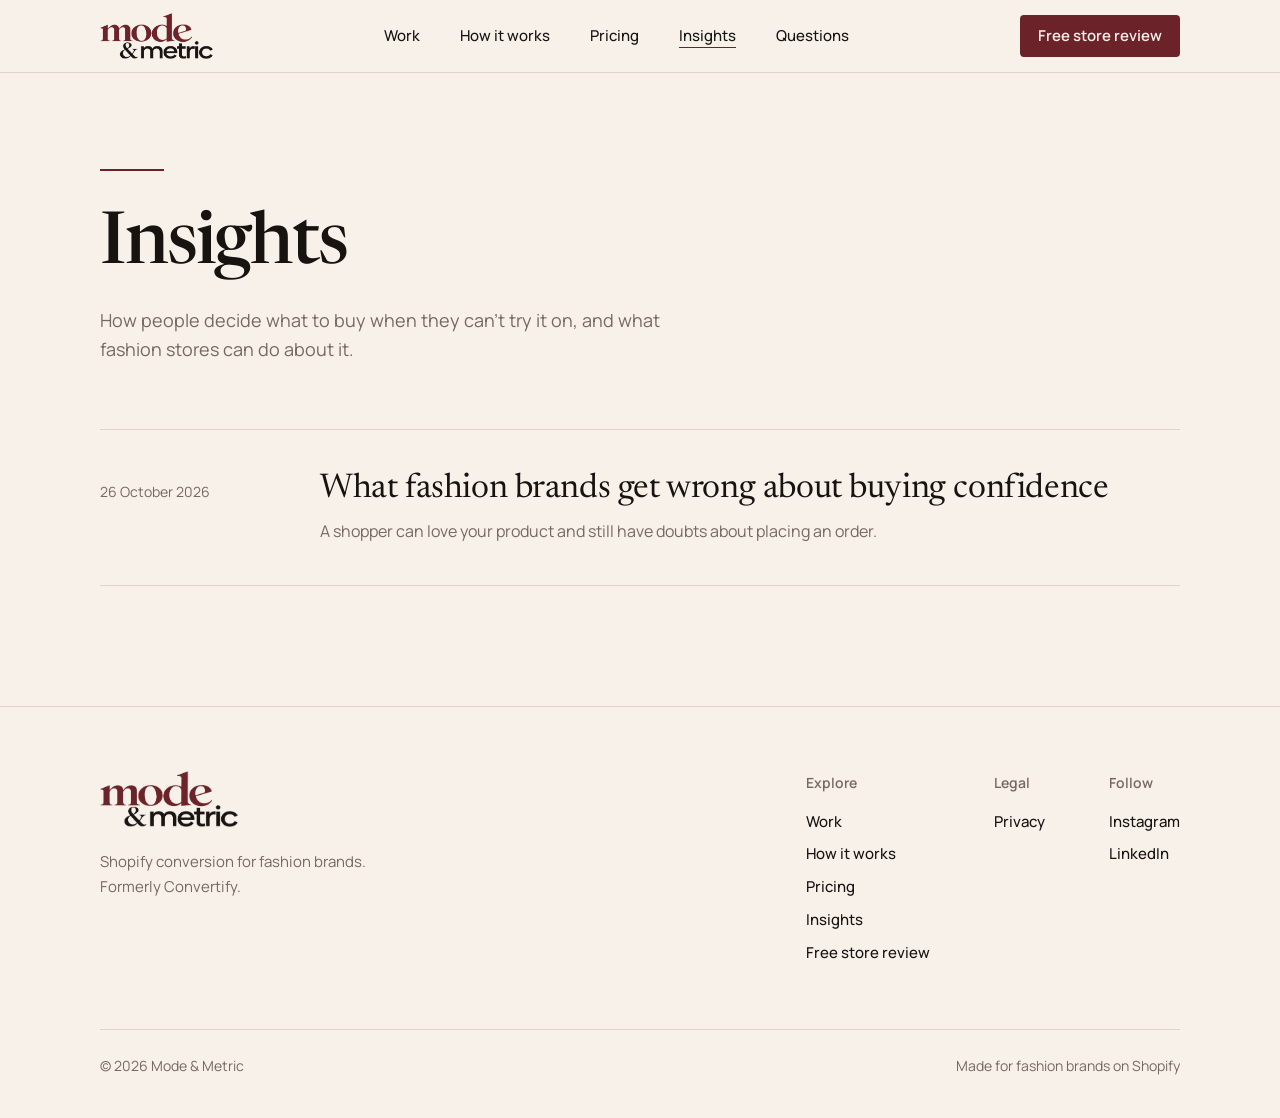
==== commit ffb3c333: "Publish first Insights article and link Insights site-wide "What fashion brands get wrong about buyi" ====
--- a/insights/index.html
+++ b/insights/index.html
@@ -5,8 +5,6 @@
 <meta name="viewport" content="width=device-width, initial-scale=1">
 <title>Insights | Mode &amp; Metric</title>
 <meta name="description" content="How people decide what to buy when they can't try it on, and what fashion brands on Shopify can change on their stores to sell more of it.">
-<!-- Pre-launch only: remove this noindex with the first article (see insights/README.md) -->
-<meta name="robots" content="noindex">
 <link rel="canonical" href="https://modeandmetric.com/insights/">
 <meta property="og:type" content="website">
 <meta property="og:site_name" content="Mode &amp; Metric">
@@ -72,6 +70,15 @@
     </li>
     -->
     <ul class="insight-list">
+      <li>
+        <a class="insight-link" href="/insights/fashion-buying-confidence/">
+          <time datetime="2026-10-26">26 October 2026</time>
+          <div>
+            <h2 class="insight-title">What fashion brands get wrong about buying confidence</h2>
+            <p class="insight-desc">A shopper can love your product and still have doubts about placing an order.</p>
+          </div>
+        </a>
+      </li>
     </ul>
   </div>
 </main>
